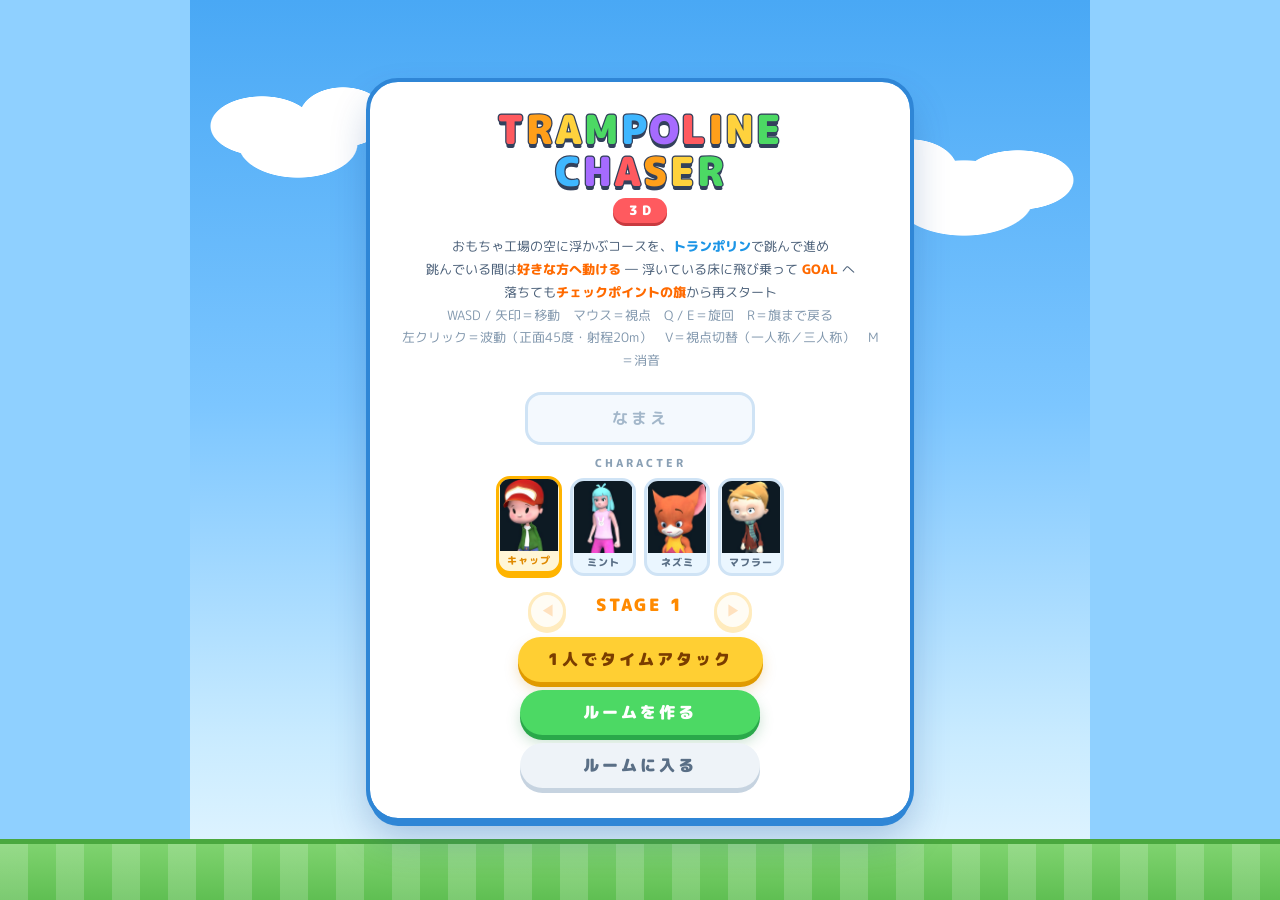
==== index.html @ cc6bc8d4 "Add files via upload" ====
<!DOCTYPE html>
<html lang="ja">
<head>
<meta charset="UTF-8">
<meta name="viewport" content="width=device-width, initial-scale=1.0, maximum-scale=1.0, user-scalable=no">
<title>TRAMPOLINE CHASER 3D</title>
<meta name="description" content="トランポリンで跳ねて、空に浮かぶおもちゃ工場のコースを駆け抜ける3Dレースゲーム。最大6人でオンライン対戦できます。">
<meta property="og:title" content="TRAMPOLINE CHASER 3D">
<meta property="og:description" content="トランポリンで跳ねて、空に浮かぶおもちゃ工場のコースを駆け抜ける3Dレースゲーム。最大6人でオンライン対戦。">
<meta property="og:type" content="website">
<meta property="og:image" content="assets/og.jpg">
<meta name="twitter:card" content="summary_large_image">
<meta name="theme-color" content="#03040c">
<link rel="icon" type="image/png" href="assets/favicon.png">
<link rel="preconnect" href="https://fonts.googleapis.com">
<link rel="preconnect" href="https://fonts.gstatic.com" crossorigin>
<link href="https://fonts.googleapis.com/css2?family=M+PLUS+Rounded+1c:wght@500;700;800;900&display=swap" rel="stylesheet">
<link rel="stylesheet" href="css/style.css">
</head>
<body>
<div id="wrap">
  <canvas id="gl"></canvas>

  <div id="tint"></div>

  <div id="hud">
    <div class="hudTop">
      <div id="hStage">STAGE 1</div>
      <div id="hScore">0</div>
      <div id="hLives">&#9829;&#9829;&#9829;&#9829;</div>
    </div>
    <div id="hSub">
      <div id="hFloor"></div>
      <div id="hBonus"></div>
      <div id="hPower"></div>
    </div>
    <div id="cross"></div>
    <div id="dashBar"><div id="dashFill"></div></div>
    <div id="waveBar"><div id="waveFill"></div></div>
    <div id="waveKey">CLICK : WAVE　V : VIEW　R : CHECKPOINT</div>
  </div>

  <div id="raceBar">
    <div id="rbRank">-</div>
    <div id="rbTime">0.0</div>
    <div id="rbLeft">-</div>
  </div>
  <div id="stunMsg">STUNNED</div>
  <div id="goalMsg">GOAL!<small></small></div>
  <div id="specMsg"></div>
  <div id="abilBar"></div>
  <div id="roulette">
    <div id="rouIcon">?</div>
    <div id="rouName">???</div>
    <div id="rouWho"></div>
  </div>
  <div id="count"><span>3</span></div>
  <div id="toast"></div>

  <div id="touch">
    <div id="stickBase"></div>
    <div id="stickKnob"></div>
    <div id="touchHint">左半分＝移動　　右半分＝視点</div>
    <div id="waveBtn">WAVE</div>
    <div id="viewBtn">1ST</div>
  </div>

  <div id="pause">
    <div class="p1">MOUSE STEER</div>
    <div class="p2">カーソルを画面の端へ動かすと旋回　／　クリックでマウス視点に切替</div>
  </div>

  <div class="screen" id="scTitle">
  <div class="card">
    <h1><span class="w"><span style="--c:#ff5a5f;--d:0.00s">T</span><span style="--c:#ff9f1a;--d:0.06s">R</span><span style="--c:#ffd23d;--d:0.12s">A</span><span style="--c:#4cd964;--d:0.18s">M</span><span style="--c:#3fb7ff;--d:0.24s">P</span><span style="--c:#a66bff;--d:0.30s">O</span><span style="--c:#ff5a5f;--d:0.36s">L</span><span style="--c:#ff9f1a;--d:0.42s">I</span><span style="--c:#ffd23d;--d:0.48s">N</span><span style="--c:#4cd964;--d:0.54s">E</span></span><br><span class="w"><span style="--c:#3fb7ff;--d:0.60s">C</span><span style="--c:#a66bff;--d:0.66s">H</span><span style="--c:#ff5a5f;--d:0.72s">A</span><span style="--c:#ff9f1a;--d:0.78s">S</span><span style="--c:#ffd23d;--d:0.84s">E</span><span style="--c:#4cd964;--d:0.90s">R</span></span></h1>
    <div class="tag">3D</div>
    <div class="sub">
      おもちゃ工場の空に浮かぶコースを、<span class="o">トランポリン</span>で跳んで進め<br>
      跳んでいる間は<b>好きな方へ動ける</b> ― 浮いている床に飛び乗って <b>GOAL</b> へ<br>
      落ちても<b>チェックポイントの旗</b>から再スタート<br>
      <span style="color:#5a6b7c">WASD / 矢印＝移動　マウス＝視点　Q / E＝旋回　R＝旗まで戻る<br>左クリック＝波動（正面45度・射程20m）　V＝視点切替（一人称／三人称）　M＝消音</span>
    </div>
    <input class="field" id="myName" maxlength="8" placeholder="なまえ">
    <div class="skinLabel" id="skinLabel">CHARACTER</div>
    <div class="skinPick" id="skinPick"></div>
    <div id="stageSel"><button id="stagePrev">&#9664;</button><div><div id="stageNum">STAGE 1</div><div id="stageBest"></div></div><button id="stageNext">&#9654;</button></div>
    <button class="menu-btn" id="btnPlay">1人でタイムアタック</button>
    <button class="menu-btn green" id="btnCreate">ルームを作る</button>
    <button class="menu-btn dim" id="btnJoinOpen">ルームに入る</button>
  </div>
  </div>

  <!-- ルームに入る -->
  <div class="screen hidden" id="scJoin">
  <div class="card">
    <h2>ルームに入る</h2>
    <div class="hint">ホストから聞いた4桁のコードを入力</div>
    <input class="field" id="joinCode" inputmode="numeric" maxlength="4" placeholder="0000">
    <div id="netMsg"></div>
    <button class="menu-btn" id="btnJoinGo">接続する</button>
    <button class="menu-btn dim" id="btnJoinBack">もどる</button>
  </div>
  </div>

  <!-- ロビー -->
  <div class="screen hidden" id="scRoom">
  <div class="card">
    <div class="hint codeLabel">ROOM CODE</div>
    <div id="roomCode">----</div>
    <div class="hint" id="roomHint">このコードを教えて集まってもらおう（最大6人）</div>
    <div class="skinLabel">CHARACTER</div>
    <div class="skinPick" id="skinPick2"></div>
    <div id="playerList"></div>
    <div id="netMsg2"></div>
    <button class="menu-btn green" id="btnRaceStart">レース開始</button>
    <button class="menu-btn dim" id="btnLeaveRoom">退出する</button>
  </div>
  </div>

  <!-- レース結果 -->
  <div class="screen hidden" id="scResult">
  <div class="card">
    <h2 id="resTitle">RESULT</h2>
    <div class="colhead"><span class="rk">順位</span><span class="nm">プレイヤー</span><span class="tm">タイム</span><span class="pt">ポイント</span><span class="lv">ライフ</span></div>
    <div id="resTable"></div>
    <div id="champ"></div>
    <div class="label">TOTAL</div>
    <div id="totalTable"></div>
    <div style="height:18px"></div>
    <button class="menu-btn green" id="btnNextRace">次のレース</button>
    <button class="menu-btn dim" id="btnResultLeave">退出する</button>
  </div>
  </div>

  <div class="screen hidden" id="scClear">
  <div class="card">
    <h2>GOAL!</h2>
    <div class="big" id="clearAdded"></div>
    <div class="stat" id="clearTotal"></div>
    <div class="stat" id="clearLives"></div>
    <div class="note" id="clearExtra"></div>
    <div style="height:16px"></div>
    <button class="menu-btn green" id="btnNext">NEXT STAGE</button>
    <button class="menu-btn" id="btnRetry">もう一度</button>
    <button class="menu-btn dim" id="btnClearTitle">TITLE</button>
  </div>
  </div>

</div>

<script src="js/vendor/three.min.js"></script>
<script src="js/vendor/GLTFLoader.js"></script>
<script src="js/vendor/SkeletonUtils.js"></script>
<script src="js/vendor/peerjs.min.js"></script>
<script src="js/game.js"></script>
</body>
</html>
---- css/style.css ----
/* TRAMPOLINE CHASER 3D */
  * { margin:0; padding:0; box-sizing:border-box; -webkit-tap-highlight-color:transparent; }
  html, body {
    height:100%; background:#03040c; overflow:hidden;
    font-family:'Trebuchet MS','Segoe UI',system-ui,sans-serif;
    display:flex; align-items:center; justify-content:center;
    touch-action:none; user-select:none;
  }
  #wrap {
    position:relative; width:100%; height:100%; max-width:900px;
    background:#03040c; overflow:hidden;
  }
  #gl { display:block; width:100%; height:100%; }

  /* ---------- HUD ---------- */
  #hud {
    position:absolute; inset:0; z-index:3; pointer-events:none; transition:opacity .15s;
    font-size:13px; letter-spacing:1px;
  }
  .hudTop {
    position:absolute; top:0; left:0; right:0; padding:14px 16px;
    display:flex; justify-content:space-between; align-items:flex-start;
    background:linear-gradient(180deg, rgba(3,4,12,.75), rgba(3,4,12,0));
  }
  #hStage { color:#8fa3b8; font-weight:700; }
  #hScore { color:#00ffcc; font-size:19px; font-weight:800; text-shadow:0 0 12px rgba(0,255,204,.5); }
  #hLives { color:#ff4466; font-size:16px; }
  #hud, #raceBar, #abilBar { text-shadow:0 1px 2px rgba(0,0,0,.9), 0 0 6px rgba(0,0,0,.6); }
  #hSub {
    position:absolute; top:46px; left:16px; line-height:1.8;
    font-size:12px; font-weight:700;
  }
  #hFloor { color:#66ccff; }
  #hBonus { color:#88aaff; }
  #hPower { color:#ffdd00; }

  #cross {
    position:absolute; left:50%; top:50%; width:18px; height:18px;
    margin:-9px 0 0 -9px; opacity:.6;
  }
  #cross::before, #cross::after { content:''; position:absolute; background:#00ffcc; }
  #cross::before { left:8px; top:0; width:2px; height:18px; }
  #cross::after { top:8px; left:0; height:2px; width:18px; }

  #tint { position:absolute; inset:0; z-index:2; pointer-events:none; opacity:0; transition:opacity .18s; }

  /* ---------- タッチ操作 ---------- */
  #touch { position:absolute; inset:0; z-index:4; display:none; }
  body.touch #touch { display:block; }
  #stickBase {
    position:absolute; width:126px; height:126px; margin:-63px 0 0 -63px;
    border:2px solid rgba(0,255,204,.28); border-radius:50%;
    background:rgba(0,255,204,.05); opacity:0; transition:opacity .12s;
  }
  #stickKnob {
    position:absolute; width:56px; height:56px; margin:-28px 0 0 -28px;
    border:2px solid rgba(0,255,204,.85); border-radius:50%;
    background:rgba(0,255,204,.2); opacity:0; transition:opacity .12s;
  }
  #touchHint {
    position:absolute; left:0; right:0; bottom:16px; text-align:center;
    color:#3d5a68; font-size:11px; letter-spacing:2px;
  }

  /* ---------- 一時停止 ---------- */
  #pause {
    position:absolute; left:0; right:0; bottom:96px; z-index:6; display:none;
    align-items:center; justify-content:center; flex-direction:column;
    pointer-events:none; color:#00ffcc; letter-spacing:3px; text-align:center;
  }
  #pause.on { display:flex; }
  #pause .p1 { font-size:15px; font-weight:800; margin-bottom:6px; opacity:.85; }
  #pause .p2 { font-size:12px; color:#8fa3b8; letter-spacing:2px; }

  /* ---------- オーバーレイ画面 ---------- */
  .screen {
    position:absolute; inset:0; z-index:10;
    display:flex; flex-direction:column; align-items:center; justify-content:center;
    background:#03040c; text-align:center; padding:24px;
  }
  .screen.hidden { display:none; }
  .screen h1 {
    font-size:38px; font-weight:800; letter-spacing:5px; line-height:1.15;
    color:#00ffcc; text-shadow:0 0 26px rgba(0,255,204,.45); margin-bottom:4px;
  }
  .screen .tag {
    color:#ff8800; font-size:13px; letter-spacing:9px; margin-bottom:22px;
    text-shadow:0 0 14px rgba(255,136,0,.5);
  }
  .screen h2 { font-size:30px; font-weight:800; letter-spacing:4px; margin-bottom:18px; }
  .screen .sub { color:#8fa3b8; font-size:13.5px; line-height:2.1; margin-bottom:30px; }
  .screen .sub b { color:#00ffcc; font-weight:700; }
  .screen .sub .o { color:#ffaa33; font-weight:700; }
  .screen .stat { color:#aabbcc; font-size:15px; margin:3px 0; }
  .screen .big { color:#ffdd00; font-size:22px; font-weight:800; margin:6px 0; }
  .screen .note { color:#00ff88; font-size:13px; margin-top:6px; }
  .menu-btn {
    min-width:200px; padding:15px 30px; margin:7px 0;
    border:2px solid #00ffcc; border-radius:4px; background:transparent;
    color:#00ffcc; font-size:15px; font-weight:700; letter-spacing:4px;
    font-family:inherit; cursor:pointer; transition:background .12s;
  }
  .menu-btn:active { background:rgba(0,255,204,.16); }
  .menu-btn.green { border-color:#00ff88; color:#00ff88; }
  .menu-btn.green:active { background:rgba(0,255,136,.16); }
  .menu-btn.dim { border-color:#5a6b7c; color:#8fa3b8; }
  .menu-btn.dim:active { background:rgba(143,163,184,.12); }
  #bestList { margin:10px 0 6px; }
  #bestList div { color:#aabbcc; font-size:15px; margin:3px 0; letter-spacing:1px; }
  #bestList .rank { color:#5a6b7c; font-size:13px; }
  #bestList .isnew { color:#ffdd00; font-weight:800; }
  .label { color:#00ffcc; font-size:12px; letter-spacing:3px; margin-top:14px; }

  /* ---------- 対戦 UI ---------- */
  .field {
    width:230px; padding:12px 14px; margin:6px 0;
    background:rgba(0,255,204,.05); border:2px solid #1d4a55; border-radius:4px;
    color:#e8f6ff; font-family:inherit; font-size:16px; letter-spacing:3px; text-align:center;
  }
  .field:focus { outline:none; border-color:#00ffcc; }
  #roomCode {
    font-size:44px; font-weight:800; letter-spacing:14px; color:#ffdd22;
    text-shadow:0 0 22px rgba(255,221,0,.45); margin:6px 0 2px 6px;
  }
  .hint { color:#5a6b7c; font-size:11.5px; letter-spacing:1px; line-height:1.9; }
  #playerList { margin:14px 0 4px; min-width:250px; }
  #playerList .face { width:26px; height:32px; object-fit:cover; border-radius:3px; margin-right:9px; flex:none; background:#0d1a24; }
  .skinPick { display:flex; gap:8px; justify-content:center; margin:6px 0 10px; }
  .skinPick button {
    width:62px; padding:0; border:2px solid #1d4a55; border-radius:5px; background:#0d1a24;
    cursor:pointer; overflow:hidden; font-family:inherit; display:flex; flex-direction:column; align-items:center;
  }
  .skinPick button img { width:58px; height:72px; object-fit:cover; display:block; }
  .skinPick button span { font-size:10px; color:#8fa3b8; letter-spacing:1px; padding:2px 0 3px; }
  .skinPick button.on { border-color:#ffdd22; box-shadow:0 0 12px rgba(255,221,0,.45); }
  .skinPick button.on span { color:#ffdd22; }
  .skinLabel { color:#5a6b7c; font-size:11px; letter-spacing:3px; margin-top:4px; }
  #playerList .pl {
    display:flex; align-items:center; justify-content:space-between;
    padding:7px 12px; margin:4px 0; border-radius:3px;
    background:rgba(255,255,255,.04); font-size:14px; letter-spacing:1px;
  }
  #playerList .dot { width:11px; height:11px; border-radius:50%; margin-right:9px; flex:none; }
  #playerList .nm { flex:1; text-align:left; color:#dceaf5; }
  #playerList .tagme { color:#00ffcc; font-size:11px; letter-spacing:2px; }
  #playerList .tagh { color:#ffdd22; font-size:11px; letter-spacing:2px; }
  #netMsg { color:#ff6688; font-size:12.5px; min-height:18px; margin:8px 0; letter-spacing:1px; }

  /* 結果表 */
  #resTable { margin:6px 0 4px; min-width:300px; }
  #resTable .rw {
    display:flex; align-items:center; padding:7px 10px; margin:3px 0;
    border-radius:3px; background:rgba(255,255,255,.04); font-size:14px;
  }
  #resTable .rw.me { background:rgba(0,255,204,.12); }
  #resTable .rk { width:38px; color:#8fa3b8; font-weight:800; text-align:left; }
  #resTable .rk.g1 { color:#ffdd22; }
  #resTable .dot { width:10px; height:10px; border-radius:50%; margin-right:8px; flex:none; }
  #resTable .nm { flex:1; text-align:left; color:#dceaf5; letter-spacing:1px; }
  #resTable .tm { width:74px; text-align:right; color:#8fa3b8; }
  #resTable .pt { width:80px; text-align:right; color:#00ff88; font-weight:800; }
  .colhead { display:flex; padding:0 10px; color:#4d6273; font-size:10.5px; letter-spacing:2px; }
  .colhead .rk { width:38px; text-align:left; }
  .colhead .nm { flex:1; text-align:left; }
  .colhead .tm { width:74px; text-align:right; }
  .colhead .pt { width:80px; text-align:right; }

  /* カウントダウン */
  #count {
    position:absolute; inset:0; z-index:8; display:none;
    align-items:center; justify-content:center; pointer-events:none;
  }
  #count.on { display:flex; }
  #count span {
    font-size:96px; font-weight:800; color:#00ffcc; letter-spacing:6px;
    text-shadow:0 0 40px rgba(0,255,204,.6);
  }

  /* レース用HUD */
  #raceBar {
    position:absolute; top:44px; left:0; right:0; z-index:3;
    display:none; justify-content:center; pointer-events:none;
  }
  body.race #raceBar { display:flex; }
  #raceBar div {
    background:rgba(3,8,16,.55); border:1px solid rgba(0,255,204,.25);
    border-radius:3px; padding:5px 13px; margin:0 4px;
    font-size:13px; font-weight:700; letter-spacing:2px; color:#dceaf5;
  }
  #rbRank { color:#ffdd22 !important; }
  #rbTime { color:#00ffcc !important; }
  #waveBar {
    position:absolute; left:50%; bottom:56px; width:150px; height:5px; margin-left:-75px;
    background:rgba(255,255,255,.10); border-radius:3px; z-index:3; display:none;
  }
  body.playing #waveBar { display:block; }
  #waveFill {
    height:100%; width:100%; background:#00ffcc; border-radius:3px;
    box-shadow:0 0 10px #00ffcc; transition:none;
  }
  #waveFill.cool { background:#4a6a72; box-shadow:none; }
  #waveKey {
    position:absolute; left:50%; bottom:40px; margin-left:-200px; width:400px; white-space:nowrap;
    text-align:center; color:#4a6a72; font-size:9.5px; letter-spacing:3px; z-index:3; display:none;
  }
  body.playing #waveKey { display:block; }
  #waveBtn {
    position:absolute; right:26px; bottom:158px; width:82px; height:82px;
    border-radius:50%; border:2px solid rgba(0,255,204,.8);
    background:rgba(0,255,204,.14); display:none; z-index:5;
    color:#00ffcc; font-size:11px; font-weight:800; letter-spacing:2px;
    align-items:center; justify-content:center; font-family:inherit;
  }
  body.touch.playing #waveBtn { display:flex; }
  #viewBtn {
    position:absolute; right:26px; bottom:256px; width:58px; height:58px;
    border-radius:50%; border:2px solid rgba(143,163,184,.7);
    background:rgba(143,163,184,.12); display:none; z-index:5;
    color:#c8d6e2; font-size:11px; font-weight:800; letter-spacing:1px;
    align-items:center; justify-content:center; font-family:inherit;
  }
  body.touch.playing #viewBtn { display:flex; }
  #waveBtn.cool { border-color:rgba(90,120,130,.7); background:rgba(90,120,130,.12); color:#5a7882; }
  #dashBar {
    position:absolute; left:50%; bottom:74px; width:150px; height:5px; margin-left:-75px;
    background:rgba(255,255,255,.12); border-radius:3px; z-index:3; opacity:0; transition:opacity .2s;
  }
  #dashFill { height:100%; width:100%; background:#ffdd22; border-radius:3px; box-shadow:0 0 10px #ffdd22; }
  #stunMsg {
    position:absolute; left:0; right:0; top:52%; text-align:center; z-index:5;
    color:#ff3355; font-size:26px; font-weight:800; letter-spacing:6px;
    text-shadow:0 0 24px rgba(255,40,80,.7); display:none;
  }
  #stunMsg.on { display:block; }
  #goalMsg {
    position:absolute; left:0; right:0; top:34%; text-align:center; z-index:5;
    color:#00ff88; font-size:32px; font-weight:800; letter-spacing:6px;
    text-shadow:0 0 26px rgba(0,255,136,.6); display:none;
  }
  #goalMsg.on { display:block; }
  #goalMsg small { display:block; margin-top:8px; font-size:14px; color:#8fa3b8; letter-spacing:3px; }
  #roulette {
    position:absolute; left:50%; top:26%; transform:translateX(-50%);
    z-index:7; display:none; text-align:center; pointer-events:none;
    padding:16px 30px; border:2px solid rgba(255,255,255,.25); border-radius:6px;
    background:rgba(3,8,16,.82);
  }
  #roulette.on { display:block; }
  #rouIcon { font-size:34px; font-weight:800; letter-spacing:4px; color:#fff; line-height:1; }
  #rouName {
    font-size:22px; font-weight:800; letter-spacing:5px; margin-top:8px;
    text-shadow:0 0 18px currentColor;
  }
  #rouWho { margin-top:10px; font-size:12.5px; color:#8fa3b8; letter-spacing:1px; }
  #rouWho b { color:#fff; }
  #roulette.done { border-color:rgba(255,255,255,.7); animation:rouPop .28s ease-out; }
  @keyframes rouPop { from { transform:translateX(-50%) scale(1.18); } to { transform:translateX(-50%) scale(1); } }

  #abilBar {
    position:absolute; left:0; right:0; top:76px; text-align:center; z-index:5;
    font-size:13px; font-weight:800; letter-spacing:2px; display:none;
    text-shadow:0 0 12px rgba(0,0,0,.8);
  }
  #abilBar.on { display:block; }

  #specMsg {
    position:absolute; left:0; right:0; top:14%; text-align:center; z-index:5;
    color:#ffdd22; font-size:20px; font-weight:800; letter-spacing:6px;
    text-shadow:0 0 20px rgba(255,221,0,.5); display:none; pointer-events:none;
  }
  #specMsg.on { display:block; }
  #specMsg small { display:block; margin-top:8px; font-size:13px; color:#8fa3b8; letter-spacing:2px; font-weight:400; }
  #playerList .lv { color:#ff4466; font-size:12px; letter-spacing:1px; margin-left:8px; }
  #playerList .outp { color:#5a6b7c; font-size:11px; letter-spacing:2px; margin-left:8px; }
  #resTable .lv { width:64px; text-align:right; color:#ff4466; font-size:12px; }
  .colhead .lv { width:64px; text-align:right; }
  #champ { color:#ffdd22; font-size:17px; font-weight:800; letter-spacing:4px; margin:10px 0 2px; }

  /* 縦に収まらないときはスクロール（中央寄せのまま上端が切れないようにする） */
  .screen { overflow-y:auto; justify-content:flex-start; }
  .screen > :first-child { margin-top:auto; }
  .screen > :last-child { margin-bottom:auto; }
  #scTitle .sub { line-height:1.75; margin-bottom:14px; font-size:13px; }
  #scTitle .tag { margin-bottom:12px; }
  #scTitle .menu-btn, #scRoom .menu-btn { padding:11px 30px; margin:4px 0; }
  #scRoom #playerList { margin:8px 0 2px; }
  #scRoom #playerList .pl { padding:5px 12px; margin:3px 0; }
  @media (max-height:680px) {
    #scTitle h1 { font-size:28px; }
    #scTitle .sub { font-size:11.5px; line-height:1.55; }
    .skinPick button img { height:58px; }
    #scTitle .field { padding:9px 14px; margin:3px 0; }
  }
  #toast { position:absolute; left:50%; top:30%; transform:translate(-50%,-50%) scale(.6); opacity:0; pointer-events:none;
    font-size:44px; font-weight:900; letter-spacing:3px; color:#fff; -webkit-text-stroke:2px #ff6a00;
    text-shadow:0 4px 0 #c24400, 0 8px 18px rgba(0,0,0,.35); transition:opacity .15s, transform .25s cubic-bezier(.3,1.8,.5,1); z-index:30; white-space:nowrap; }
  #toast.on { opacity:1; transform:translate(-50%,-50%) scale(1); }
  #stageSel { display:flex; align-items:center; justify-content:center; gap:14px; margin:6px 0 2px; }
  #stageSel button { width:38px; height:38px; border-radius:50%; border:2px solid #ffb02e; background:#fff7e6; color:#ff7a00; font-size:15px; cursor:pointer; }
  #stageSel button.off { opacity:.25; pointer-events:none; }
  #stageNum { font-weight:900; letter-spacing:3px; font-size:17px; color:#ff7a00; min-width:120px; }
  #stageBest { font-size:11.5px; color:#5a6b7c; letter-spacing:1px; min-height:14px; }

  /* =================== おもちゃ工場テーマ（明るい空とキャンディ色） =================== */
  html, body, #wrap { background:#8fd0ff; }
  html, body { width:100%; }                 /* 画面サイズを変えたとき本体が縮んだままになるのを防ぐ */
  #gl { position:absolute; inset:0; }
  html, body, .menu-btn, .field, .skinPick button {
    font-family:'M PLUS Rounded 1c','Hiragino Maru Gothic ProN','Hiragino Sans','Trebuchet MS',system-ui,sans-serif;
  }
  .screen {
    background:
      radial-gradient(60px 34px at 12% 16%, #fff 98%, transparent 100%),
      radial-gradient(44px 30px at 17% 13%, #fff 98%, transparent 100%),
      radial-gradient(52px 30px at 8% 14%, #fff 98%, transparent 100%),
      radial-gradient(70px 38px at 86% 22%, #fff 98%, transparent 100%),
      radial-gradient(48px 32px at 80% 19%, #fff 98%, transparent 100%),
      radial-gradient(56px 30px at 92% 20%, #fff 98%, transparent 100%),
      radial-gradient(40px 22px at 70% 78%, rgba(255,255,255,.85) 98%, transparent 100%),
      radial-gradient(30px 20px at 74% 76%, rgba(255,255,255,.85) 98%, transparent 100%),
      linear-gradient(180deg, #49a8f5 0%, #7cc6ff 45%, #c9ebff 82%, #e8f7ff 100%);
    padding:18px 16px;
  }
  /* 地面の市松模様 */
  .screen::after {
    content:''; position:fixed; left:0; right:0; bottom:0; height:56px; pointer-events:none; z-index:0;
    background:
      repeating-linear-gradient(90deg, rgba(255,255,255,.18) 0 28px, transparent 28px 56px),
      linear-gradient(180deg, #7fd36f, #5fbf52);
    border-top:5px solid #4aa83f;
  }
  .card {
    position:relative; z-index:1; width:100%; max-width:540px;
    display:flex; flex-direction:column; align-items:center;
    background:#fff; border-radius:28px; padding:20px 24px 22px;
    box-shadow:0 8px 0 #2f86d6, 0 20px 38px rgba(20,70,140,.28);
    border:4px solid #fff; outline:4px solid #2f86d6; outline-offset:0;
  }
  .screen > .card:first-child { margin-top:auto; }
  .screen > .card:last-child { margin-bottom:auto; }

  /* タイトルロゴ：1文字ずつ色ちがいで弾む */
  .screen h1 {
    font-size:40px; font-weight:900; letter-spacing:2px; line-height:1.05; margin:2px 0 6px;
    text-shadow:none; color:#fff;
  }
  .screen h1 .w { white-space:nowrap; }
  .screen h1 span span {
    display:inline-block; color:var(--c);
    -webkit-text-stroke:2.5px #33415c; paint-order:stroke fill;
    text-shadow:0 4px 0 #33415c;
    animation:hop 2.4s ease-in-out infinite; animation-delay:var(--d);
  }
  @keyframes hop { 0%, 70%, 100% { transform:translateY(0); } 80% { transform:translateY(-7px); } 90% { transform:translateY(1px); } }
  .screen .tag {
    display:inline-block; background:#ff5a5f; color:#fff; font-weight:900; font-size:13px;
    letter-spacing:4px; padding:3px 12px 3px 16px; border-radius:999px; text-shadow:none;
    box-shadow:0 3px 0 #c93a3f; margin-bottom:12px;
  }
  .screen h2 {
    font-size:32px; font-weight:900; letter-spacing:3px; color:#ff8a00; margin-bottom:10px;
    -webkit-text-stroke:2px #fff; paint-order:stroke fill; text-shadow:0 4px 0 #ffd28a;
  }
  .screen .sub { color:#4a5f78; }
  .screen .sub b { color:#ff6a00; font-weight:800; }
  .screen .sub .o { color:#1c95e6; font-weight:800; }
  .screen .sub span[style] { color:#8197ad !important; }
  .screen .stat { color:#4a5f78; font-weight:700; }
  .screen .big { color:#ff6a00; font-size:38px; font-weight:900; letter-spacing:2px; }
  .screen .note { color:#22b04a; font-weight:900; letter-spacing:2px; }
  .label { color:#1c95e6; font-weight:800; }
  .hint { color:#6b8299; }

  /* ボタン：ぷっくりしたキャンディ */
  .menu-btn {
    min-width:240px; border:none; border-radius:999px; padding:13px 30px; margin:6px 0;
    background:#3fb7ff; color:#fff; font-size:16px; font-weight:900; letter-spacing:3px;
    box-shadow:0 5px 0 #1f86cc, 0 8px 14px rgba(30,100,170,.25);
    transition:transform .08s, box-shadow .08s, filter .12s;
  }
  .menu-btn:hover { filter:brightness(1.07); }
  .menu-btn:active { transform:translateY(4px); box-shadow:0 1px 0 #1f86cc; background:#3fb7ff; }
  .menu-btn.green { background:#4cd964; color:#fff; box-shadow:0 5px 0 #2aa84a, 0 8px 14px rgba(40,140,70,.25); }
  .menu-btn.green:active { box-shadow:0 1px 0 #2aa84a; background:#4cd964; }
  .menu-btn.dim { background:#eef3f8; color:#5a6f86; box-shadow:0 5px 0 #c6d3e0; }
  .menu-btn.dim:active { box-shadow:0 1px 0 #c6d3e0; background:#eef3f8; }
  #btnPlay { background:#ffcf33; color:#7a3d00; box-shadow:0 5px 0 #e09a00, 0 8px 14px rgba(200,130,0,.25); }
  #btnPlay:active { box-shadow:0 1px 0 #e09a00; background:#ffcf33; }

  /* 入力欄とキャラ選択 */
  .field {
    background:#f4f9fe; border:3px solid #cfe3f5; border-radius:16px; color:#2d4256; font-weight:700;
  }
  .field::placeholder { color:#a3b7ca; }
  .field:focus { border-color:#3fb7ff; background:#fff; }
  .skinLabel { color:#8aa0b5; font-weight:800; }
  .skinPick button { background:#eaf6ff; border:3px solid #cfe3f5; border-radius:14px; width:66px; transition:transform .1s; }
  .skinPick button:hover { transform:translateY(-2px); }
  .skinPick button span { color:#5a6f86; font-weight:800; }
  .skinPick button.on { border-color:#ffb400; background:#fff6d6; box-shadow:0 4px 0 #ffb400; transform:translateY(-2px); }
  .skinPick button.on span { color:#e08a00; }
  #stageSel button { border:3px solid #ffb400; background:#fff6d6; color:#ff8a00; box-shadow:0 3px 0 #ffb400; }
  #stageNum { color:#ff8a00; font-weight:900; }
  #stageBest { color:#6b8299; font-weight:700; }

  /* ロビー */
  .codeLabel { letter-spacing:4px; font-weight:800; color:#8aa0b5; }
  #roomCode {
    color:#ff8a00; font-size:52px; font-weight:900; letter-spacing:14px;
    -webkit-text-stroke:2px #fff; paint-order:stroke fill; text-shadow:0 5px 0 #ffd28a;
  }
  #playerList .pl { background:#f2f8fd; border-radius:12px; border:2px solid #e2eef8; }
  #playerList .nm { color:#2d4256; font-weight:700; }
  #playerList .tagme { color:#1c95e6; font-weight:800; }
  #playerList .tagh { color:#ff8a00; font-weight:800; }
  #playerList .lv { color:#ff4f6d; }
  #playerList .outp { color:#9aabbd; }
  #playerList .face { background:#dceefc; border-radius:8px; }
  #netMsg, #netMsg2 { color:#e5484d; font-size:12.5px; min-height:18px; letter-spacing:1px; font-weight:700; }

  /* 結果 */
  #resTable .rw { background:#f2f8fd; border-radius:12px; border:2px solid #e2eef8; }
  #resTable .rw.me { background:#fff3c4; border-color:#ffd666; }
  #resTable .rk { color:#8aa0b5; }
  #resTable .rk.g1 { color:#ff9f00; }
  #resTable .nm { color:#2d4256; font-weight:700; }
  #resTable .tm { color:#6b8299; }
  #resTable .pt { color:#22b04a; }
  #resTable .lv { color:#ff4f6d; }
  .colhead { color:#8aa0b5; font-weight:800; }
  #champ { color:#ff8a00; font-weight:900; }
  #totalTable { margin:4px 0; min-width:300px; }
  #totalTable .rw { display:flex; align-items:center; padding:6px 10px; margin:3px 0; font-size:14px; background:#f2f8fd; border-radius:12px; border:2px solid #e2eef8; }
  #totalTable .rw.me { background:#fff3c4; border-color:#ffd666; }
  #totalTable .rk { width:38px; text-align:left; color:#8aa0b5; font-weight:800; }
  #totalTable .dot { width:10px; height:10px; border-radius:50%; margin-right:8px; flex:none; }
  #totalTable .nm { flex:1; text-align:left; color:#2d4256; font-weight:700; }
  #totalTable .pt { width:80px; text-align:right; color:#22b04a; font-weight:900; }

  /* =================== ゲーム中の表示 =================== */
  .hudTop { background:none; padding:12px 14px; }
  #hud, #raceBar, #abilBar { text-shadow:none; }
  #hStage, #hScore, #hLives, #hSub > div, #raceBar div {
    background:rgba(255,255,255,.88); border-radius:999px; padding:4px 13px;
    box-shadow:0 3px 0 rgba(30,90,160,.28); font-weight:900;
  }
  #hStage { color:#ff8a00; }
  #hScore { color:#1c95e6; font-size:15px; }
  #hLives { color:#ff4f6d; }
  #hLives:empty, #hSub > div:empty { display:none; }
  #hSub { top:50px; left:14px; display:flex; flex-direction:column; align-items:flex-start; gap:6px; line-height:1.3; }
  #hFloor { color:#1c95e6; }
  #hBonus { color:#2d4256; }
  #hPower { color:#e08a00; }
  #raceBar div { border:none; margin:0 4px; color:#2d4256; }
  #rbRank { color:#ff8a00 !important; }
  #rbTime { color:#1c95e6 !important; }
  #cross::before, #cross::after { background:#fff; box-shadow:0 0 0 1px rgba(40,60,90,.55); }
  #waveBar, #dashBar { height:8px; background:rgba(255,255,255,.6); box-shadow:0 0 0 2px rgba(255,255,255,.9); border-radius:6px; }
  #waveFill { background:#ff9f1a; box-shadow:none; border-radius:6px; }
  #waveFill.cool { background:#b9c6d3; }
  #dashFill { background:#4cd964; box-shadow:none; border-radius:6px; }
  #waveKey { color:#2d4256; font-weight:800; font-size:10px; letter-spacing:2px; text-shadow:0 0 4px #fff, 0 0 2px #fff; }
  #pause { color:#fff; }
  #pause .p1 { -webkit-text-stroke:3px #1f6fb5; paint-order:stroke fill; font-weight:900; }
  #pause .p2 { color:#2d4256; font-weight:700; text-shadow:0 0 4px #fff, 0 0 3px #fff; }
  #count span, #goalMsg, #stunMsg, #specMsg {
    color:#fff; font-weight:900; paint-order:stroke fill; text-shadow:0 5px 0 rgba(0,0,0,.25);
  }
  #count span { font-size:110px; -webkit-text-stroke:6px #ff6a00; text-shadow:0 7px 0 #c24400; }
  #goalMsg { color:#ffe14d; -webkit-text-stroke:4px #22a04a; text-shadow:0 5px 0 #17733a; }
  #goalMsg small { -webkit-text-stroke:0; color:#2d4256; text-shadow:0 0 4px #fff, 0 0 3px #fff; }
  #stunMsg { -webkit-text-stroke:4px #e5484d; }
  #specMsg { color:#ffe14d; -webkit-text-stroke:3px #ff6a00; font-size:22px; }
  #specMsg small { -webkit-text-stroke:0; color:#2d4256; text-shadow:0 0 4px #fff, 0 0 3px #fff; font-weight:700; }
  #roulette { background:#fff; border:4px solid #2f86d6; border-radius:22px; box-shadow:0 6px 0 #2f86d6; }
  #roulette.done { border-color:#ff8a00; box-shadow:0 6px 0 #ff8a00; }
  #rouIcon { color:#2d4256; }
  #rouName { text-shadow:none; -webkit-text-stroke:1.5px #2d4256; paint-order:stroke fill; }
  #rouWho { color:#6b8299; }
  #rouWho b { color:#2d4256; }
  #abilBar { -webkit-text-stroke:3px #2d4256; paint-order:stroke fill; text-shadow:none; }
  #stickBase { border-color:rgba(255,255,255,.7); background:rgba(255,255,255,.18); }
  #stickKnob { border-color:#fff; background:rgba(255,255,255,.55); }
  #touchHint { color:#2d4256; font-weight:700; text-shadow:0 0 4px #fff; }
  #waveBtn { border:none; background:#ff9f1a; color:#fff; box-shadow:0 5px 0 #c97300; font-weight:900; }
  #waveBtn.cool { background:#c6d3e0; color:#fff; box-shadow:0 5px 0 #9aabbd; }
  #viewBtn { border:none; background:rgba(255,255,255,.9); color:#1c95e6; box-shadow:0 4px 0 rgba(30,90,160,.35); font-weight:900; }

  @media (max-height:680px) {
    .screen h1 { font-size:28px; }
    .card { padding:12px 18px 14px; }
    .screen .big { font-size:30px; }
    #scTitle .sub { font-size:11px; line-height:1.5; margin-bottom:8px; }
    #scTitle .tag { margin-bottom:6px; }
    #scTitle .menu-btn { padding:9px 30px; margin:3px 0; }
    #scTitle .skinPick { margin:3px 0 4px; }
    .skinPick button img { height:52px; }
    #stageSel { margin:2px 0 0; }
  }
  @media (max-width:420px) {
    .screen h1 { font-size:30px; }
    .card { padding:16px 14px; border-radius:22px; }
    .menu-btn { min-width:210px; }
  }
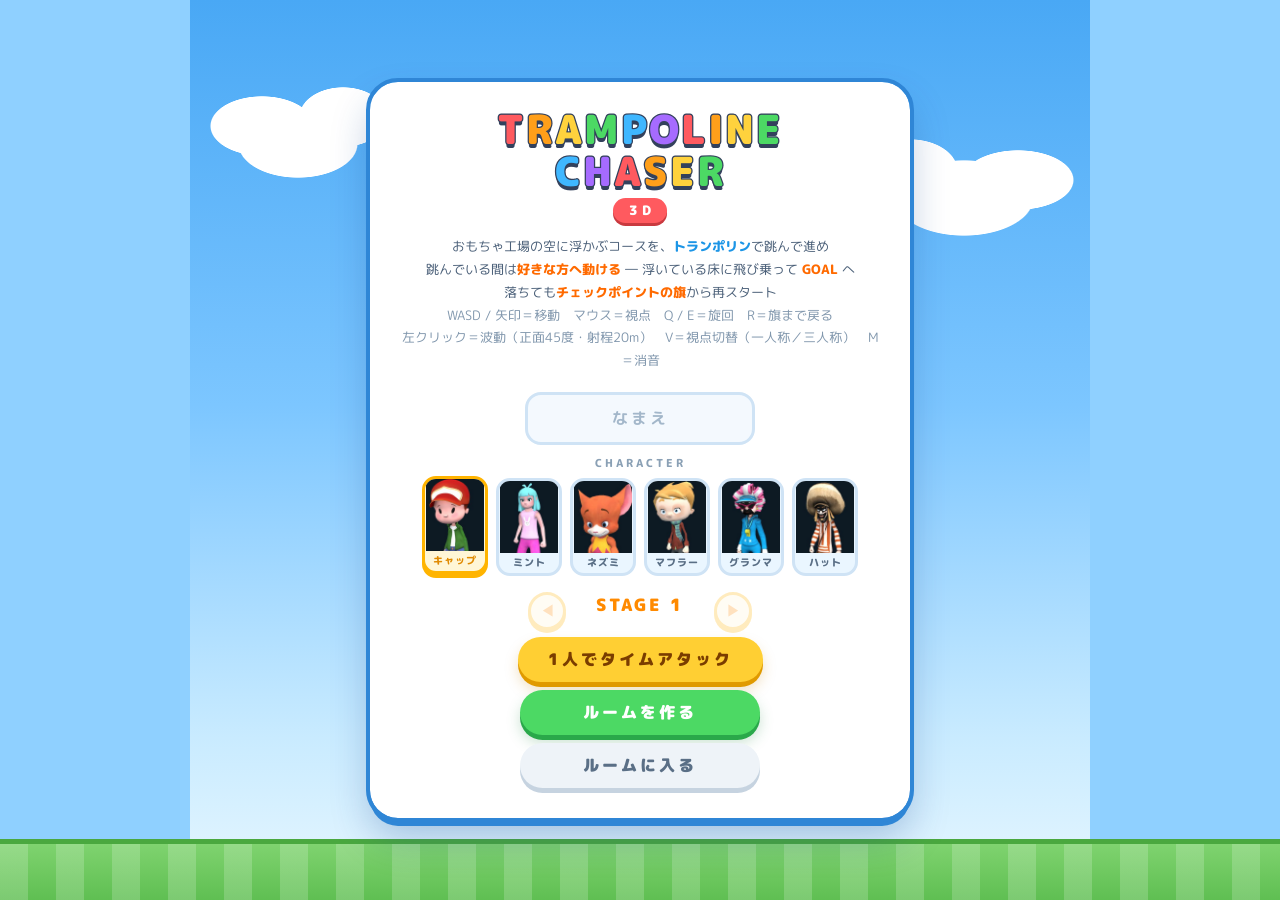
==== commit e4912c4a: "Add files via upload" ====
--- a/index.html
+++ b/index.html
@@ -62,6 +62,7 @@
     <div id="stickKnob"></div>
     <div id="touchHint">左半分＝移動　　右半分＝視点</div>
     <div id="waveBtn">WAVE</div>
+    <div id="ropeBtn">はなす</div>
     <div id="viewBtn">1ST</div>
   </div>
 
--- a/css/style.css
+++ b/css/style.css
@@ -487,6 +487,10 @@
   #waveBtn.cool { background:#c6d3e0; color:#fff; box-shadow:0 5px 0 #9aabbd; }
   #viewBtn { border:none; background:rgba(255,255,255,.9); color:#1c95e6; box-shadow:0 4px 0 rgba(30,90,160,.35); font-weight:900; }
 
+  #ropeBtn { position:absolute; right:120px; bottom:150px; width:96px; height:96px; border-radius:50%; display:none; z-index:5;
+    align-items:center; justify-content:center; background:#ff5a9e; color:#fff; font-weight:900; font-size:16px; letter-spacing:2px;
+    box-shadow:0 6px 0 #c23272; }
+  body.touch.playing.hanging #ropeBtn { display:flex; }
   @media (max-height:680px) {
     .screen h1 { font-size:28px; }
     .card { padding:12px 18px 14px; }
@@ -498,8 +502,11 @@
     .skinPick button img { height:52px; }
     #stageSel { margin:2px 0 0; }
   }
+  .skinPick { flex-wrap:wrap; justify-content:center; max-width:100%; }
   @media (max-width:420px) {
     .screen h1 { font-size:30px; }
+    .skinPick { max-width:230px; }
+    .skinPick button { width:60px; }
     .card { padding:16px 14px; border-radius:22px; }
     .menu-btn { min-width:210px; }
   }
